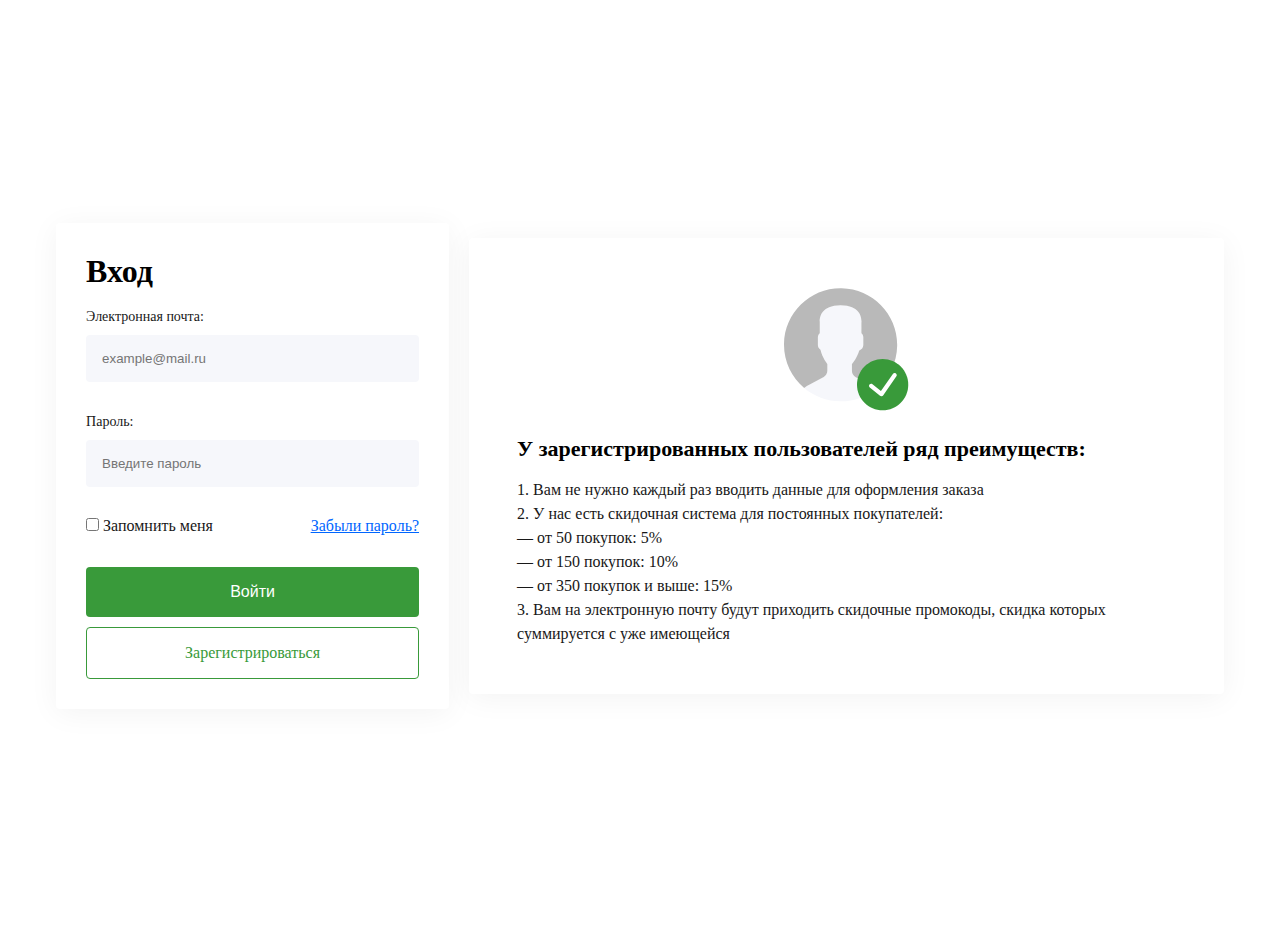
==== index.html @ 5eb1ac20 "Add files via upload" ====
<!DOCTYPE html>
<html lang="en">
<head>
    <meta charset="UTF-8">
    <meta name="viewport" content="width=device-width, initial-scale=1.0">
    <title>Авторизация</title>
    <link rel="stylesheet" href="css/style.css">
    <script src=""></script>
</head>
<body>
   <div class="form_container">
    <div class="left">
        <form id="login-form" method="post">
    <h1 class="title_form">Вход</h1>

    <div class="input_cont">
        <label for="email-input">Электронная почта:</label>
        <input id="email-input" type="email" name="email" placeholder="example@mail.ru">
        <div id="email-error" class="error-message"></div>
    </div>

    <div class="input_cont">
        <label for="password-input">Пароль:</label>
        <input id="password-input" type="password" name="password" placeholder="Введите пароль">
        <div id="password-error" class="error-message"></div>
    </div>
    
    <div class="form_buttom">
        <div class="checkout">
            <input id="remember-checkbox" type="checkbox" name="remember">
            <span>Запомнить меня</span>
        </div>
        <a href="">Забыли пароль?</a>
    </div>

    <input type="submit" value="Войти" class="btn_submit">
</form>
<a href="reg.html" class="btn_registration">Зарегистрироваться</a>
    </div>
    <div class="right">
        <div class="cont_right_img">
            <img src="img/user 1.svg" alt="">
        </div>

        <div class="text_cont_right">
                <h1>У зарегистрированных пользователей ряд преимуществ:</h1>

                <p>1. Вам не нужно каждый раз вводить данные для оформления заказа <br> 2. У нас есть скидочная система для постоянных покупателей: <br> — от 50 покупок: 5% <br> — от 150 покупок: 10% <br> — от 350 покупок и выше: 15% <br> 3. Вам на электронную почту будут приходить скидочные промокоды, скидка которых суммируется с уже имеющейся</p>
            </div>
    </div>
   </div>

    <script src="js/main.js"></script>
</body>
</html>
---- css/style.css ----
@import url('https://fonts.googleapis.com/css2?family=Montserrat:ital,wght@0,400;0,500;0,600;1,400&display=swap');

*{
    margin: 0;
    padding: 0;
    box-sizing: border-box;
}

a{
    text-decoration: none;
}

.form_container{
    display: flex;
    min-height: 100vh;
    align-items: center;
    gap: 20px;
    max-width: 1200px;
    margin: 0 auto;
    padding-left: 1rem;
    padding-right: 1rem;
    margin-top: 1rem;
    margin-bottom: 1rem;
}

.left{
    box-shadow: 0px 4px 30px 0px rgba(0, 0, 0, 0.05);
    padding: 1.88em;
    border-radius: 0.25rem;
    display: block;
    width: 40%;
}


.input_cont {
    display: grid;
    gap: 0.5rem;
    margin-top: 1rem;
}

.input_cont label {
    color: #181818;
    font-size: 0.875rem;
    font-weight: 400;
    line-height: 150%;
}

.input_cont input {
    border-radius: 0.25rem;
    background: #F6F7FB;
    outline: none;
    border: none;
    padding: 1.31rem;
    padding: 1rem;
}

.form_buttom {
    display: flex;
    justify-content: space-between;
    align-items: center;
    margin-top: 1.06rem;
}


.btn_submit {
    width: 100%;
    padding: 1rem;
    cursor: pointer;
    border-radius: 0.25rem;
    background: #399A3A;
    border: none;
    font-size: 1rem;
    color: #FFF;
    margin-top: 2rem;
    transition: 0.3s ease-in;
}

.btn_submit:hover {
    background: #245f25;
}

.btn_registration{
    display: block;
    width: 100%;
    border-radius: 0.25rem;
    border: 1px solid #399A3A;
    text-align: center;
    padding: 1rem;
    font-size: 1rem;
    color: #399A3A;
    margin-top: 0.63rem;
    transition: 0.3s ease-in;
}

.btn_registration:hover{
    background-color: #399A3A;
    color: #FFF;
}

.checkout span {
    color: #181818;
    font-size: 1rem;
    font-weight: 400;
}

.form_buttom a {
    color: #06F;
    text-decoration: underline;
    font-weight: 400;
}

.right{
    border-radius: 0.25rem;
    background: #FFF;
    box-shadow: 0px 4px 30px 0px rgba(0, 0, 0, 0.05);
    padding: 3rem;
}


.cont_right_img{
    text-align: center;
}

.text_cont_right h1{
   font-size: 1.375rem;
   margin-top: 1.25rem;
}

.text_cont_right p{
   color: #181818;
   font-size: 1rem;
   font-weight: 500;
   line-height: 150%;
   margin-top: 1rem;
}

.error-message {
    color: red;
    margin-top: 5px;
    font-size: 1rem;
}

.error-message {
    color: red;
}


.btn_registration {
    margin-top: 10px;
    display: block;
}

@media(max-width:790px){
    .form_container{
        flex-wrap: wrap;
    }

    .left {
        display: block;
        width: 100%;
    }
}


@media(max-width:460px){
    .right {
        border-radius: 0.25rem;
        background: #FFF;
        box-shadow: 0px 4px 30px 0px rgba(0, 0, 0, 0.05);
        padding: 2rem;
    }
}

@media(max-width:390px){
    .input_cont input {
        padding: 16px;
    }
}

@media(max-width:360px){
    .form_buttom {
        display: flex;
        justify-content: space-between;
        align-items: center;
        margin-top: 1.06rem;
        flex-wrap: wrap;
        gap: 0.5rem;
    }
}

@media(max-width:300px){
    .right {
        padding: 1rem;
    }

    .cont_right_img img{
        width: 100px;
    }
}
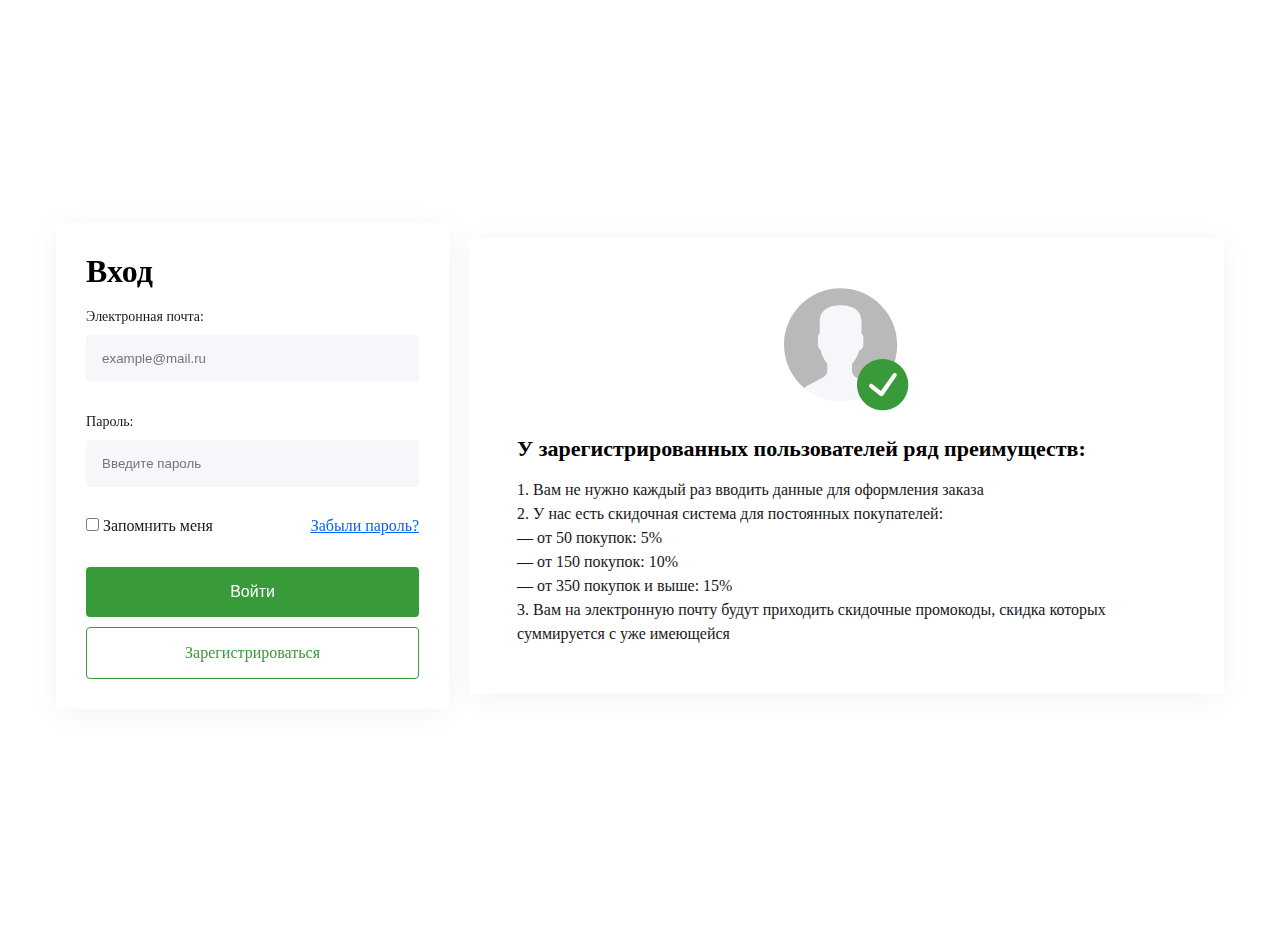
==== commit cf862c62: "Update index.html" ====
--- a/index.html
+++ b/index.html
@@ -5,11 +5,11 @@
     <meta name="viewport" content="width=device-width, initial-scale=1.0">
     <title>Авторизация</title>
     <link rel="stylesheet" href="css/style.css">
-    <script src=""></script>
+    <link href="https://unpkg.com/aos@2.3.1/dist/aos.css" rel="stylesheet">
 </head>
 <body>
    <div class="form_container">
-    <div class="left">
+    <div class="left" data-aos="fade-right" data-aos-duration="2000">
         <form id="login-form" method="post">
     <h1 class="title_form">Вход</h1>
 
@@ -51,5 +51,9 @@
    </div>
 
     <script src="js/main.js"></script>
+    <script src="https://unpkg.com/aos@2.3.1/dist/aos.js"></script>
+    <script>
+      AOS.init();
+    </script>
 </body>
-</html>+</html>
